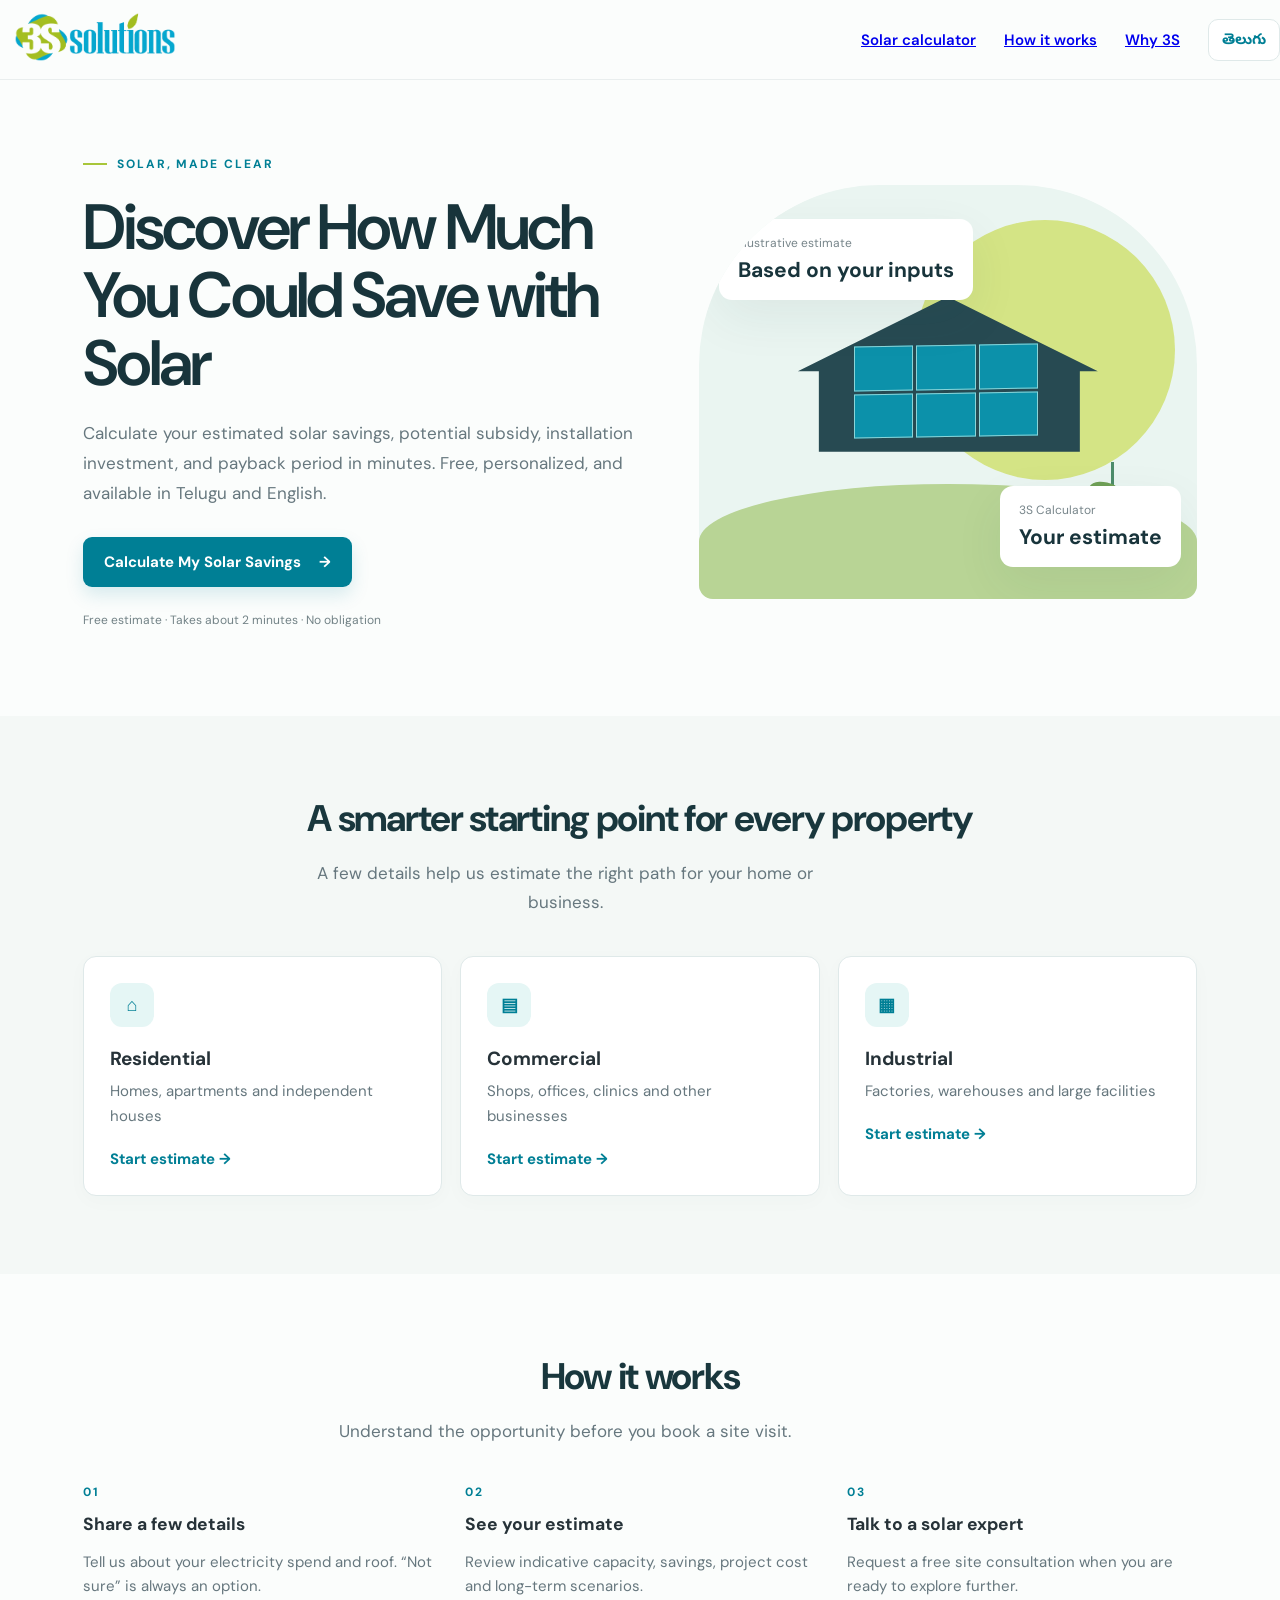
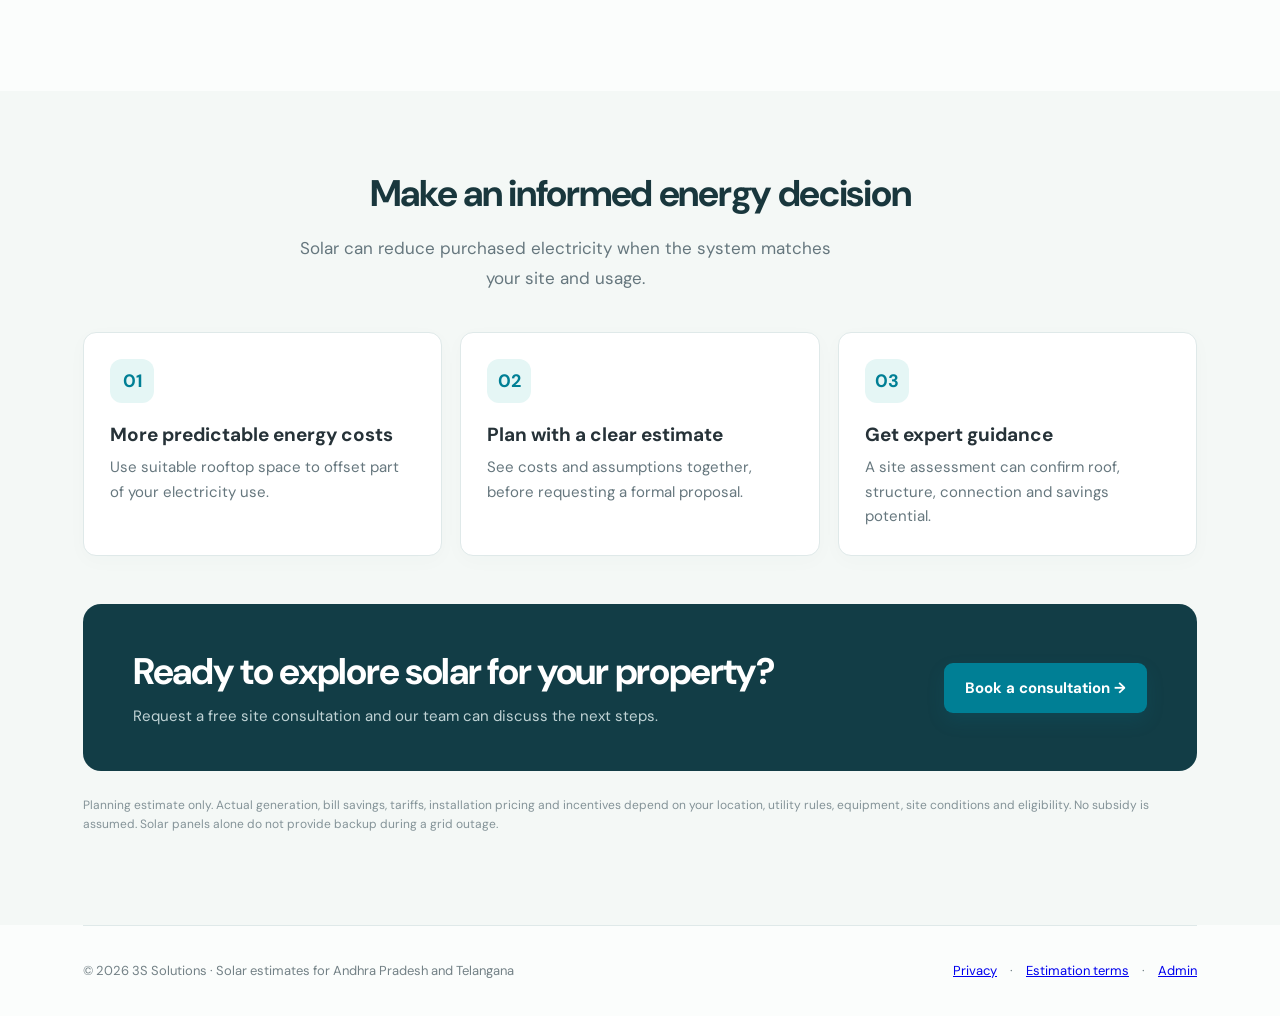
==== frontend/index.html @ 363cb869 "first commit" ====
<!doctype html><html lang="en"><head><meta charset="UTF-8"/><meta name="viewport" content="width=device-width, initial-scale=1.0"/><meta name="theme-color" content="#007f95"/><title>3S Calculator — Solar savings, clearly estimated</title><link rel="preconnect" href="https://fonts.googleapis.com"><link href="https://fonts.googleapis.com/css2?family=DM+Sans:wght@400;500;600;700&family=Noto+Sans+Telugu:wght@400;500;600;700&display=swap" rel="stylesheet"><link rel="stylesheet" href="styles.css"></head><body><div id="app"></div><script src="config.js"></script><script src="app.js"></script><script src="lead-first.js"></script></body></html>
---- frontend/styles.css ----
:root{--teal:#00a9c7;--deep:#007f95;--lime:#a8c63a;--ink:#263238;--muted:#66777e;--line:#dfe9e9;--soft:#f3f8f7;--white:#fff;--shadow:0 18px 50px #17434d12}*{box-sizing:border-box}body{margin:0;color:var(--ink);font:15px 'DM Sans','Noto Sans Telugu',sans-serif;background:#fbfdfc}button,input,select{font:inherit}button{cursor:pointer}.shell{max-width:1170px;margin:auto;padding:0 28px}.topbar{height:80px;display:flex;align-items:center;justify-content:space-between;border-bottom:1px solid #e9eeee}.logo{width:190px;max-height:56px;object-fit:contain}.nav{display:flex;align-items:center;gap:28px;color:#526369;font-weight:600}.lang{border:1px solid var(--line);background:white;padding:9px 13px;border-radius:10px;color:var(--deep);font-weight:700}.hero{display:grid;grid-template-columns:1.05fr .95fr;gap:65px;align-items:center;padding:76px 0 88px}.eyebrow{font-size:12px;letter-spacing:.16em;text-transform:uppercase;color:var(--deep);font-weight:700;display:flex;gap:10px;align-items:center}.eyebrow:before{content:'';width:24px;height:2px;background:var(--lime)}h1{font-size:clamp(42px,5.1vw,64px);line-height:1.06;letter-spacing:-.045em;margin:22px 0;color:#18343b;font-weight:600}.hero p,.sub{font-size:17px;line-height:1.75;color:var(--muted);max-width:550px}.btn{border:0;background:var(--deep);color:white;border-radius:9px;padding:15px 21px;font-weight:700;box-shadow:0 8px 18px #007f9525;transition:.2s}.btn:hover{background:#006e80;transform:translateY(-1px)}.btn.secondary{background:white;color:var(--deep);border:1px solid var(--line);box-shadow:none}.arrow{margin-left:14px}.hero-actions{display:flex;align-items:center;gap:17px;margin-top:28px}.trust{font-size:12px;color:#728286;margin-top:25px}.visual{background:#eaf5f1;border-radius:180px 180px 14px 14px;min-height:414px;position:relative;overflow:hidden;padding:36px}.sun{position:absolute;width:260px;height:260px;border-radius:50%;background:#cfdf67;top:35px;right:22px;opacity:.78}.roof{position:absolute;left:50%;top:112px;transform:translateX(-50%);width:300px;height:155px;background:#274a52;clip-path:polygon(50% 0,100% 48%,94% 48%,94% 100%,7% 100%,7% 48%,0 48%);}.panels{position:absolute;left:calc(50% - 94px);top:160px;width:184px;height:92px;display:grid;grid-template-columns:repeat(3,1fr);grid-template-rows:repeat(2,1fr);gap:3px;transform:skewY(-1deg)}.panels i{background:#0c91aa;border:1px solid #8ad5d9}.ground{position:absolute;bottom:0;left:0;width:100%;height:115px;background:#b8d495;border-radius:55% 55% 0 0}.plant{position:absolute;bottom:65px;right:52px;width:34px;height:72px;border-left:3px solid #4d8c6b}.plant:before,.plant:after{content:'';position:absolute;background:#6f9f55;width:23px;height:12px;border-radius:100% 0;left:-23px;top:18px;transform:rotate(25deg)}.plant:after{left:0;top:38px;transform:rotate(-35deg)}.metric{position:absolute;background:#fff;padding:16px 19px;border-radius:13px;box-shadow:var(--shadow);font-size:12px;color:#77858a}.metric b{display:block;font-size:21px;color:#18343b;margin-top:5px}.m1{top:34px;left:20px}.m2{right:16px;bottom:32px}.section{padding:78px 0}.section.tint{background:#f4f8f6}.section-head{max-width:700px;margin:0 auto 38px;text-align:center}.section h2{font-size:37px;letter-spacing:-.035em;margin:0 0 15px;color:#19373d}.cards{display:grid;grid-template-columns:repeat(3,1fr);gap:18px}.card{background:white;border:1px solid var(--line);border-radius:13px;padding:26px;transition:.2s;box-shadow:0 5px 20px #19454d06}.card:hover{transform:translateY(-4px);border-color:#a3d8df;box-shadow:var(--shadow)}.card .icon{width:44px;height:44px;background:#e5f6f5;color:var(--deep);border-radius:12px;display:grid;place-items:center;font-size:18px;font-weight:700}.card h3{font-size:19px;margin:19px 0 8px}.card p{color:var(--muted);line-height:1.65;margin:0}.card button{margin-top:20px;color:var(--deep);font-weight:700;border:0;background:none;padding:0}.steps{display:grid;grid-template-columns:repeat(3,1fr);gap:32px}.stepnum{font-size:12px;color:var(--deep);font-weight:700;letter-spacing:.15em}.step h3{margin:13px 0 8px}.step p{color:var(--muted);line-height:1.6}.banner{background:#123d46;color:white;border-radius:18px;padding:43px 50px;display:flex;align-items:center;justify-content:space-between;gap:28px}.banner h2{color:white;margin:0 0 9px}.banner p{color:#c0d3d5;margin:0;line-height:1.6}.disclaimer{font-size:12px!important;color:#849398!important;line-height:1.6}.footer{padding:36px 0;border-top:1px solid var(--line);display:flex;justify-content:space-between;color:#738186;font-size:13px}.footer img{width:150px}.wizard{max-width:850px;margin:55px auto 90px}.crumb{color:#6f8084;font-size:13px;margin-bottom:27px}.progress{height:5px;background:#e8eeee;border-radius:5px;margin-bottom:35px;overflow:hidden}.progress i{display:block;height:100%;background:var(--teal);transition:width .3s}.panel{background:white;border:1px solid var(--line);border-radius:16px;padding:38px;box-shadow:var(--shadow)}.panel h2{margin:0 0 10px;font-size:30px}.panel>p{color:var(--muted);margin-top:0}.fields{display:grid;grid-template-columns:1fr 1fr;gap:20px;margin-top:29px}.field label{font-size:13px;font-weight:700;display:block;margin-bottom:8px}.field input,.field select{width:100%;padding:13px;border:1px solid #d6e1e1;border-radius:8px;background:white;color:var(--ink)}.hint{font-size:11px;color:#879397;margin-top:7px}.panel-actions{display:flex;justify-content:space-between;margin-top:32px}.customer-types{display:grid;grid-template-columns:repeat(3,1fr);gap:12px;margin:24px 0}.type{border:1px solid var(--line);background:white;border-radius:11px;padding:18px 12px;text-align:left;color:var(--ink)}.type.active{border:2px solid var(--teal);background:#f1fbfa}.type b{display:block;margin-bottom:6px}.type small{color:var(--muted)}.notice{background:#f3f8f7;border-left:3px solid var(--lime);padding:14px 16px;font-size:13px;color:#526369;line-height:1.5;margin-top:22px}.result-hero{background:#123d46;color:white;padding:40px;border-radius:16px;margin:30px 0}.result-hero h2{color:white}.result-grid{display:grid;grid-template-columns:repeat(3,1fr);gap:14px;margin:20px 0}.result-card{background:white;border:1px solid var(--line);padding:20px;border-radius:11px}.result-card span{font-size:12px;color:var(--muted)}.result-card b{display:block;font-size:25px;margin-top:8px;color:#18343b}.chart{height:220px;border:1px solid var(--line);border-radius:12px;display:flex;align-items:end;gap:5px;padding:22px;overflow:hidden}.bar{background:#00a9c7;border-radius:4px 4px 0 0;flex:1;min-width:3px;position:relative}.bar:nth-child(3n){background:#a8c63a}.table{width:100%;border-collapse:collapse;margin:18px 0}.table td,.table th{text-align:left;padding:10px;border-bottom:1px solid var(--line);font-size:13px}.formrow{display:grid;grid-template-columns:1fr 1fr;gap:14px}.check{display:flex;gap:9px;align-items:flex-start;margin:14px 0;color:#526369;font-size:13px}.status{padding:13px 16px;border-radius:8px;background:#eaf8ef;color:#246042;margin:15px 0}.loading{padding:45px;text-align:center;color:var(--muted)}[hidden]{display:none!important}@media(max-width:760px){.shell{padding:0 18px}.topbar{height:68px}.logo{width:140px}.nav{gap:10px}.nav a{display:none}.hero{grid-template-columns:1fr;gap:26px;padding:53px 0}.hero h1{font-size:43px}.visual{min-height:320px}.cards,.steps{grid-template-columns:1fr}.section{padding:55px 0}.section h2{font-size:29px}.banner{padding:30px 24px;align-items:flex-start;flex-direction:column}.footer{gap:15px;flex-direction:column}.wizard{margin:30px auto 65px}.panel{padding:24px 19px}.fields,.formrow{grid-template-columns:1fr}.customer-types{grid-template-columns:1fr}.result-grid{grid-template-columns:1fr 1fr}.result-card b{font-size:21px}}
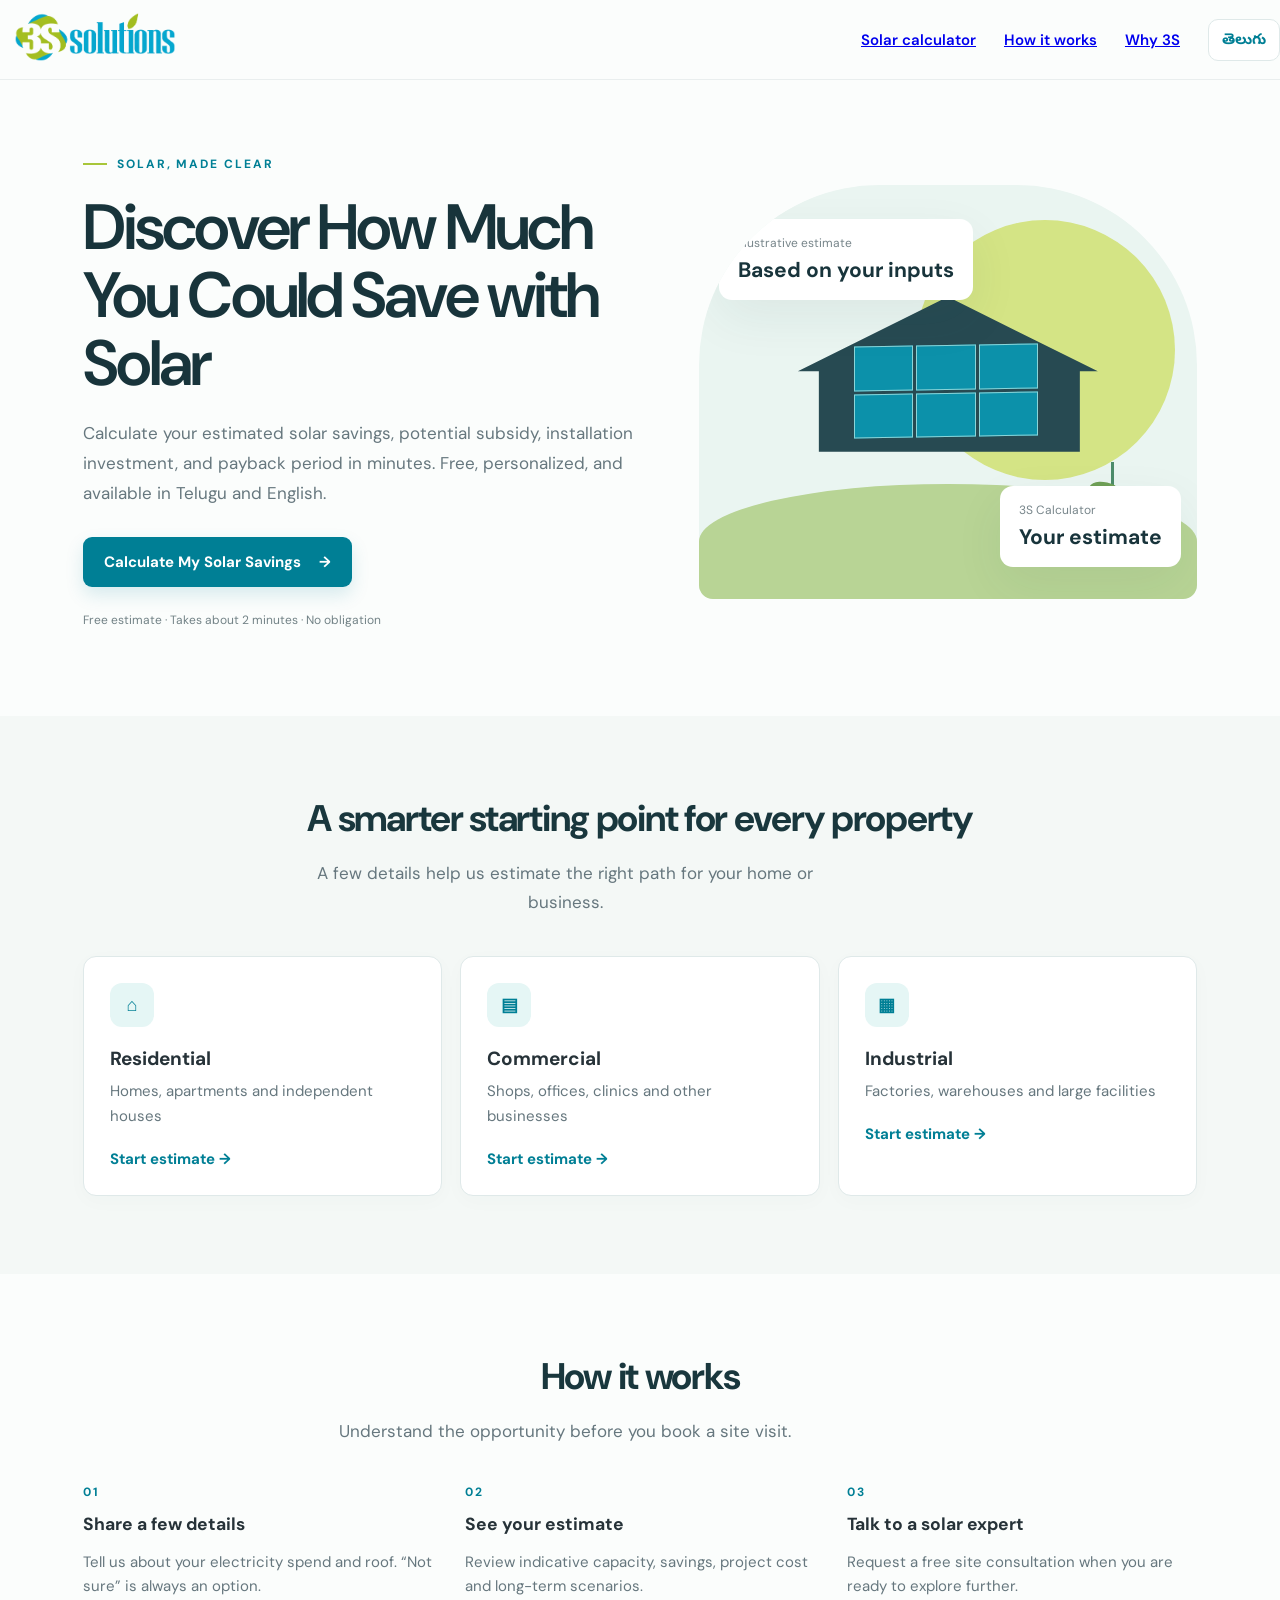
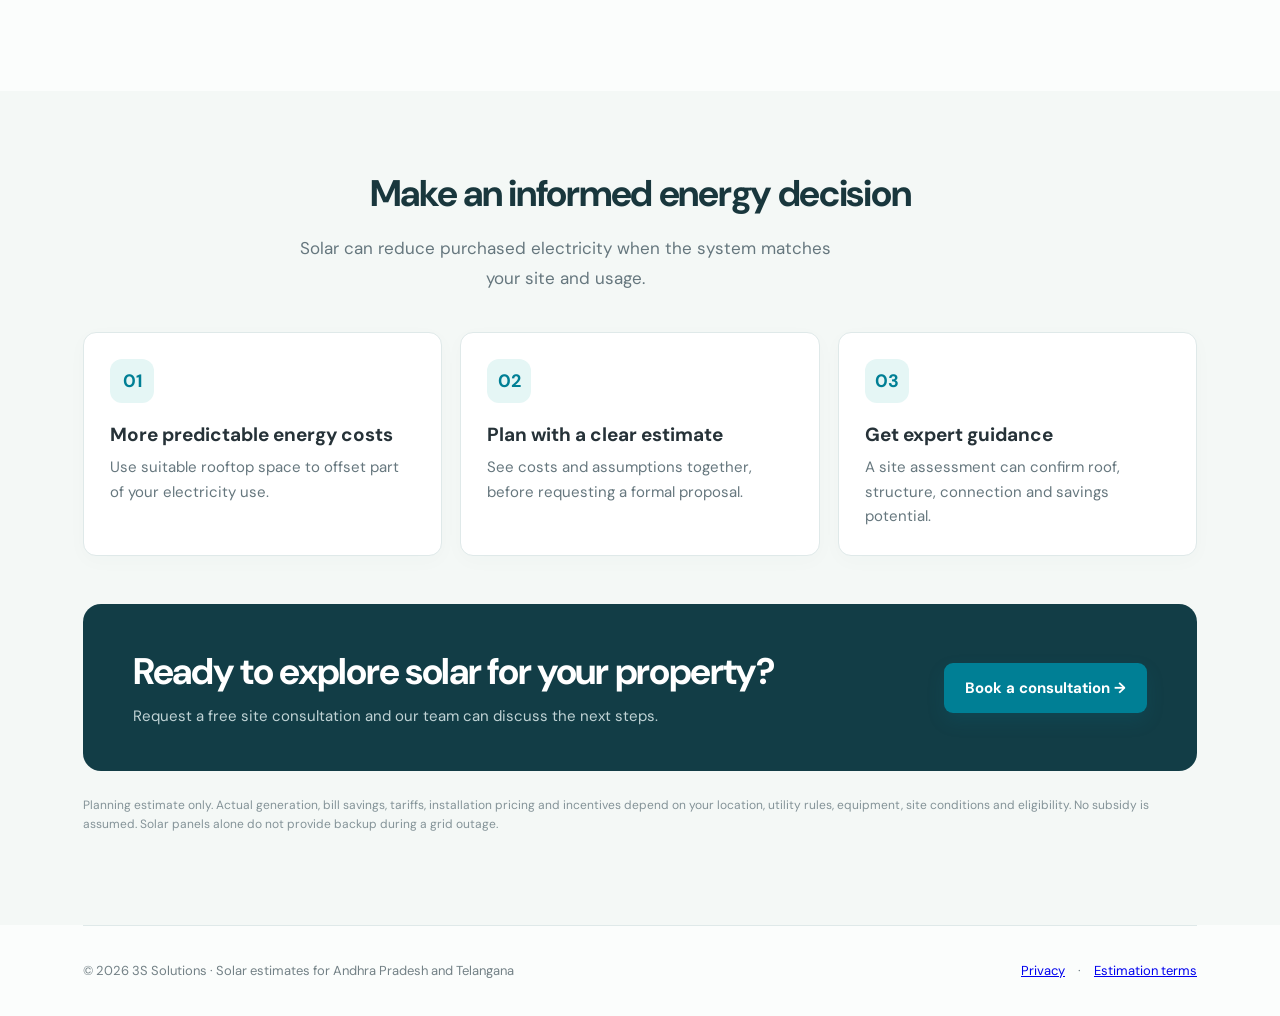
==== commit 9ab97ae8: "Update solar estimates and admin tools" ====
--- a/frontend/index.html
+++ b/frontend/index.html
@@ -1 +1,35 @@
-<!doctype html><html lang="en"><head><meta charset="UTF-8"/><meta name="viewport" content="width=device-width, initial-scale=1.0"/><meta name="theme-color" content="#007f95"/><title>3S Calculator — Solar savings, clearly estimated</title><link rel="preconnect" href="https://fonts.googleapis.com"><link href="https://fonts.googleapis.com/css2?family=DM+Sans:wght@400;500;600;700&family=Noto+Sans+Telugu:wght@400;500;600;700&display=swap" rel="stylesheet"><link rel="stylesheet" href="styles.css"></head><body><div id="app"></div><script src="config.js"></script><script src="app.js"></script><script src="lead-first.js"></script></body></html>
+<!doctype html>
+<html lang="en">
+  <head>
+    <meta charset="UTF-8" />
+    <meta name="viewport" content="width=device-width, initial-scale=1.0" />
+    <meta name="theme-color" content="#007f95" />
+
+    <title>3S Calculator — Solar savings, clearly estimated</title>
+
+    <!-- Google Fonts -->
+    <link rel="preconnect" href="https://fonts.googleapis.com" />
+
+    <link
+      href="https://fonts.googleapis.com/css2?family=DM+Sans:wght@400;500;600;700&family=Noto+Sans+Telugu:wght@400;500;600;700&display=swap"
+      rel="stylesheet"
+    />
+
+    <!-- Stylesheet -->
+    <link rel="stylesheet" href="styles.css" />
+  </head>
+
+  <body>
+    <!-- Application Root -->
+    <div id="app"></div>
+
+    <!-- Configuration -->
+    <script src="config.js"></script>
+
+    <!-- Main Application Logic -->
+    <script src="app.js"></script>
+
+    <!-- Lead Capture Logic -->
+    <script src="lead-first.js"></script>
+  </body>
+</html>
